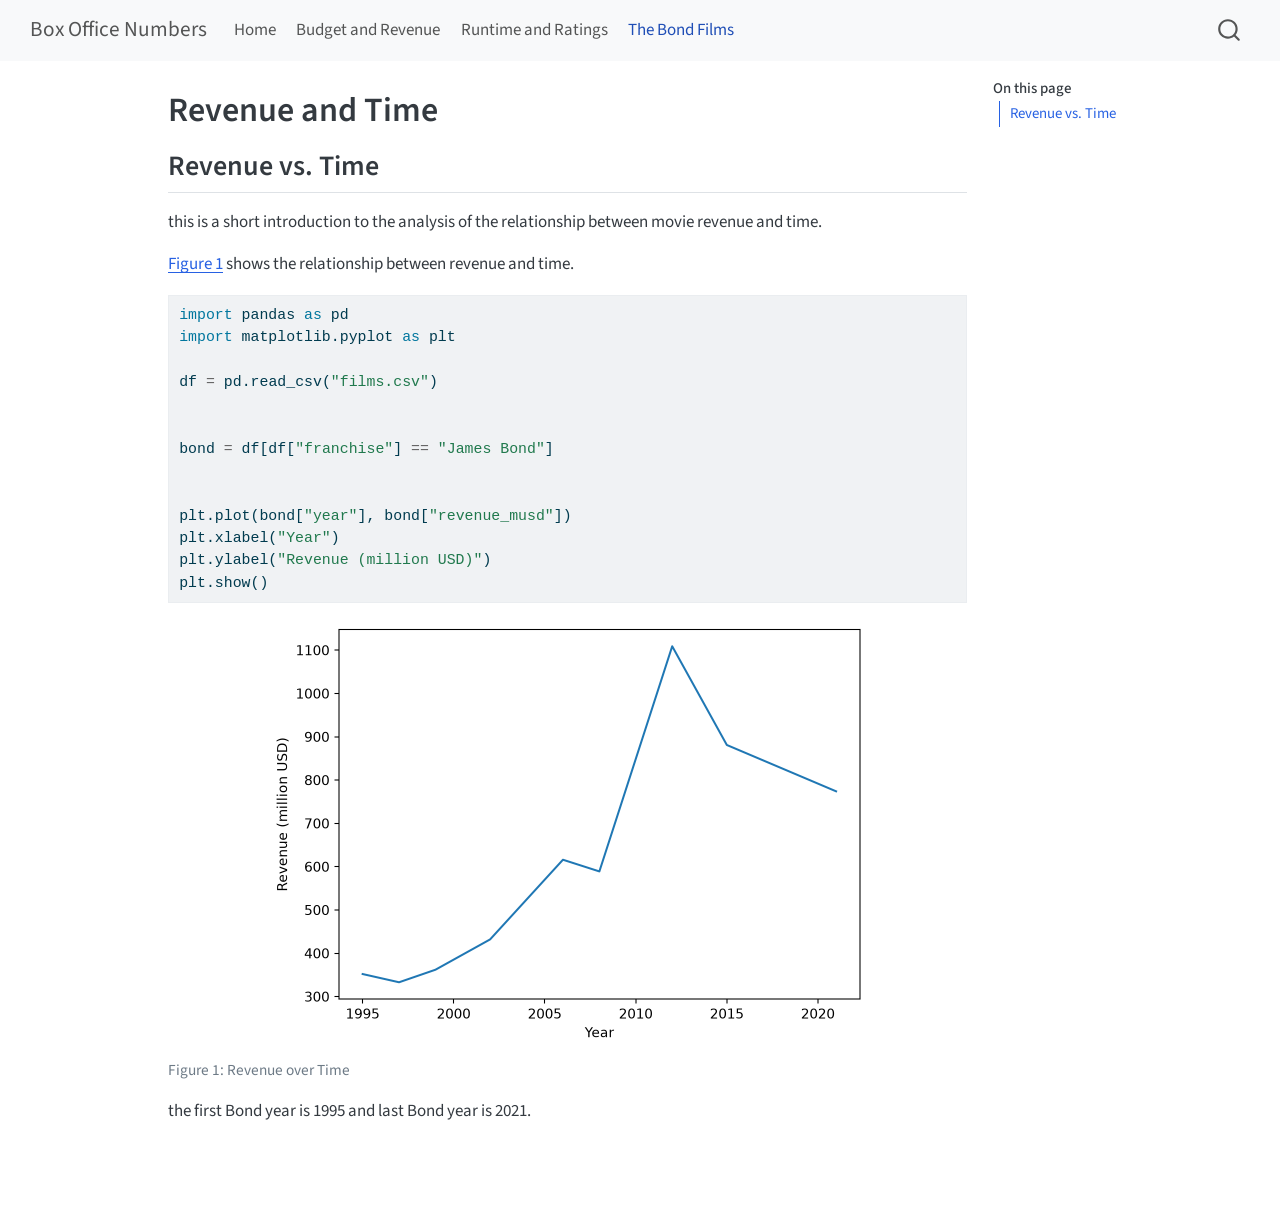
==== bond.html @ f5ce296e "Built site for gh-pages" ====
<!DOCTYPE html>
<html xmlns="http://www.w3.org/1999/xhtml" lang="en" xml:lang="en"><head>

<meta charset="utf-8">
<meta name="generator" content="quarto-1.10.18">

<meta name="viewport" content="width=device-width, initial-scale=1.0, user-scalable=yes">


<title>Revenue and Time – Box Office Numbers</title>
<style>
/* Default styles provided by pandoc.
** See https://pandoc.org/MANUAL.html#variables-for-html for config info.
*/
span.smallcaps{font-variant: small-caps;}
div.columns{display: flex; gap: 1.5em;}
div.column{flex: auto;}
@media screen {
div.columns{gap: min(4vw, 1.5em);}
div.column{overflow-x: auto;}
}
div.hanging-indent{margin-left: 1.5em; text-indent: -1.5em;}
ul.task-list{list-style: none;}
ul.task-list li input[type="checkbox"] {
  width: 0.8em;
  margin: 0 0.8em 0.2em -1em; /* quarto-specific, see https://github.com/quarto-dev/quarto-cli/issues/4556 */ 
  vertical-align: middle;
}
/* CSS for syntax highlighting */
html { -webkit-text-size-adjust: 100%; }
pre > code.sourceCode { white-space: pre; position: relative; }
pre > code.sourceCode > span { display: inline-block; line-height: 1.25; }
pre > code.sourceCode > span:empty { height: 1.2em; }
.sourceCode { overflow: visible; }
code.sourceCode > span { color: inherit; text-decoration: inherit; }
div.sourceCode { margin: 1em 0; }
pre.sourceCode { margin: 0; }
@media screen {
div.sourceCode { overflow: auto; }
}
@media print {
pre > code.sourceCode { white-space: pre-wrap; }
pre > code.sourceCode > span { text-indent: -5em; padding-left: 5em; }
}
pre.numberSource code
  { counter-reset: source-line 0; }
pre.numberSource code > span
  { position: relative; left: -4em; counter-increment: source-line; }
pre.numberSource code > span > a:first-child::before
  { content: counter(source-line);
    position: relative; left: -1em; text-align: right; vertical-align: baseline;
    border: none; display: inline-block;
    -webkit-touch-callout: none; -webkit-user-select: none;
    -khtml-user-select: none; -moz-user-select: none;
    -ms-user-select: none; user-select: none;
    padding: 0 4px; width: 4em;
  }
pre.numberSource { margin-left: 3em;  padding-left: 4px; }
div.sourceCode
  {   }
@media screen {
pre > code.sourceCode > span > a:first-child::before { text-decoration: underline; }
}
</style>


<script src="site_libs/quarto-nav/quarto-nav.js"></script>
<script src="site_libs/quarto-nav/headroom.min.js"></script>
<script src="site_libs/clipboard/clipboard.min.js"></script>
<script src="site_libs/quarto-search/autocomplete.umd.js"></script>
<script src="site_libs/quarto-search/fuse.min.js"></script>
<script src="site_libs/quarto-search/quarto-search.js"></script>
<meta name="quarto:offset" content="./">
<script src="site_libs/quarto-html/quarto.js" type="module"></script>
<script src="site_libs/quarto-html/tabsets/tabsets.js" type="module"></script>
<script src="site_libs/quarto-html/popper.min.js"></script>
<script src="site_libs/quarto-html/tippy.umd.min.js"></script>
<script src="site_libs/quarto-html/anchor.min.js"></script>
<link href="site_libs/quarto-html/tippy.css" rel="stylesheet">
<link href="site_libs/quarto-html/quarto-syntax-highlighting-64a204ab8560d761af7679ceaba22944.css" rel="stylesheet" id="quarto-text-highlighting-styles">
<script src="site_libs/bootstrap/bootstrap.min.js"></script>
<link href="site_libs/bootstrap/bootstrap-icons.css" rel="stylesheet">
<link href="site_libs/bootstrap/bootstrap-445b8638c3d06994fee0907d791121c4.min.css" rel="stylesheet" append-hash="true" id="quarto-bootstrap" data-mode="light">
<script id="quarto-search-options" type="application/json">{
  "location": "navbar",
  "copy-button": false,
  "collapse-after": 3,
  "panel-placement": "end",
  "type": "overlay",
  "limit": 50,
  "keyboard-shortcut": [
    "f",
    "/",
    "s"
  ],
  "show-item-context": false,
  "language": {
    "search-no-results-text": "No results",
    "search-matching-documents-text": "matching documents",
    "search-copy-link-title": "Copy link to search",
    "search-hide-matches-text": "Hide additional matches",
    "search-more-match-text": "more match in this document",
    "search-more-matches-text": "more matches in this document",
    "search-clear-button-title": "Clear",
    "search-text-placeholder": "",
    "search-detached-cancel-button-title": "Cancel",
    "search-submit-button-title": "Submit",
    "search-label": "Search"
  }
}</script>


<link rel="stylesheet" href="styles.css">
</head>

<body class="nav-fixed quarto-light">

<div id="quarto-search-results"></div>
  <header id="quarto-header" class="headroom fixed-top">
    <nav class="navbar navbar-expand-lg " data-bs-theme="dark">
      <div class="navbar-container container-fluid">
      <div class="navbar-brand-container mx-auto">
    <a class="navbar-brand" href="./index.html">
    <span class="navbar-title">Box Office Numbers</span>
    </a>
  </div>
            <div id="quarto-search" class="" title="Search"></div>
          <button class="navbar-toggler" type="button" data-bs-toggle="collapse" data-bs-target="#navbarCollapse" aria-controls="navbarCollapse" role="menu" aria-expanded="false" aria-label="Toggle navigation" onclick="if (window.quartoToggleHeadroom) { window.quartoToggleHeadroom(); }">
  <span class="navbar-toggler-icon"></span>
</button>
          <div class="collapse navbar-collapse" id="navbarCollapse">
            <ul class="navbar-nav navbar-nav-scroll me-auto">
  <li class="nav-item">
    <a class="nav-link" href="./index.html"> 
<span class="menu-text">Home</span></a>
  </li>  
  <li class="nav-item">
    <a class="nav-link" href="./budget-revenue.html"> 
<span class="menu-text">Budget and Revenue</span></a>
  </li>  
  <li class="nav-item">
    <a class="nav-link" href="./runtime-rating.html"> 
<span class="menu-text">Runtime and Ratings</span></a>
  </li>  
  <li class="nav-item">
    <a class="nav-link active" href="./bond.html" aria-current="page"> 
<span class="menu-text">The Bond Films</span></a>
  </li>  
</ul>
          </div> <!-- /navcollapse -->
            <div class="quarto-navbar-tools">
</div>
      </div> <!-- /container-fluid -->
    </nav>
</header>
<!-- content -->
<div id="quarto-content" class="quarto-container page-columns page-rows-contents page-layout-article page-navbar">
<!-- sidebar -->
<!-- margin-sidebar -->
    <div id="quarto-margin-sidebar" class="sidebar margin-sidebar">
        <nav id="TOC" role="doc-toc" class="toc-active">
    <h2 id="toc-title">On this page</h2>
   
  <ul>
  <li><a href="#revenue-vs.-time" id="toc-revenue-vs.-time" class="nav-link active" data-scroll-target="#revenue-vs.-time">Revenue vs.&nbsp;Time</a></li>
  </ul>
</nav>
    </div>
<!-- main -->
<main class="content" id="quarto-document-content">

<header id="title-block-header" class="quarto-title-block default">
<div class="quarto-title">
<h1 class="title">Revenue and Time</h1>
</div>



<div class="quarto-title-meta">

    
  
    
  </div>
  


</header>


<section id="revenue-vs.-time" class="level2">
<h2 class="anchored" data-anchor-id="revenue-vs.-time">Revenue vs.&nbsp;Time</h2>
<p>this is a short introduction to the analysis of the relationship between movie revenue and time.</p>
<p><a href="#fig-bond" class="quarto-xref">Figure&nbsp;1</a> shows the relationship between revenue and time.</p>
<div id="cell-fig-bond" class="cell" data-execution_count="1">
<div class="code-copy-outer-scaffold"><div class="sourceCode cell-code" id="cb1"><pre class="sourceCode python code-with-copy"><code class="sourceCode python"><span id="cb1-1"><a href="#cb1-1" aria-hidden="true" tabindex="-1"></a><span class="im">import</span> pandas <span class="im">as</span> pd</span>
<span id="cb1-2"><a href="#cb1-2" aria-hidden="true" tabindex="-1"></a><span class="im">import</span> matplotlib.pyplot <span class="im">as</span> plt</span>
<span id="cb1-3"><a href="#cb1-3" aria-hidden="true" tabindex="-1"></a></span>
<span id="cb1-4"><a href="#cb1-4" aria-hidden="true" tabindex="-1"></a>df <span class="op">=</span> pd.read_csv(<span class="st">"films.csv"</span>)</span>
<span id="cb1-5"><a href="#cb1-5" aria-hidden="true" tabindex="-1"></a></span>
<span id="cb1-6"><a href="#cb1-6" aria-hidden="true" tabindex="-1"></a></span>
<span id="cb1-7"><a href="#cb1-7" aria-hidden="true" tabindex="-1"></a>bond <span class="op">=</span> df[df[<span class="st">"franchise"</span>] <span class="op">==</span> <span class="st">"James Bond"</span>]</span>
<span id="cb1-8"><a href="#cb1-8" aria-hidden="true" tabindex="-1"></a></span>
<span id="cb1-9"><a href="#cb1-9" aria-hidden="true" tabindex="-1"></a></span>
<span id="cb1-10"><a href="#cb1-10" aria-hidden="true" tabindex="-1"></a>plt.plot(bond[<span class="st">"year"</span>], bond[<span class="st">"revenue_musd"</span>])</span>
<span id="cb1-11"><a href="#cb1-11" aria-hidden="true" tabindex="-1"></a>plt.xlabel(<span class="st">"Year"</span>)</span>
<span id="cb1-12"><a href="#cb1-12" aria-hidden="true" tabindex="-1"></a>plt.ylabel(<span class="st">"Revenue (million USD)"</span>)</span>
<span id="cb1-13"><a href="#cb1-13" aria-hidden="true" tabindex="-1"></a>plt.show()</span></code></pre></div><button title="Copy to Clipboard" class="code-copy-button"><i class="bi"></i></button></div>
<div class="cell-output cell-output-display">
<div id="fig-bond" class="quarto-float quarto-figure quarto-figure-center anchored">
<figure class="quarto-float quarto-float-fig figure">
<div aria-describedby="fig-bond-caption-0ceaefa1-69ba-4598-a22c-09a6ac19f8ca">
<img src="bond_files/figure-html/fig-bond-output-1.png" width="602" height="430" class="figure-img">
</div>
<figcaption class="quarto-float-caption-bottom quarto-float-caption quarto-float-fig" id="fig-bond-caption-0ceaefa1-69ba-4598-a22c-09a6ac19f8ca">
Figure&nbsp;1: Revenue over Time
</figcaption>
</figure>
</div>
</div>
</div>
<p>the first Bond year is 1995 and last Bond year is 2021.</p>


</section>

</main> <!-- /main -->
<script id="quarto-html-after-body" type="application/javascript">
  window.document.addEventListener("DOMContentLoaded", function (event) {
    const icon = "";
    const anchorJS = new window.AnchorJS();
    anchorJS.options = {
      placement: 'right',
      icon: icon
    };
    anchorJS.add('.anchored');
    const isCodeAnnotation = (el) => {
      for (const clz of el.classList) {
        if (clz.startsWith('code-annotation-')) {                     
          return true;
        }
      }
      return false;
    }
    const onCopySuccess = function(e) {
      // button target
      const button = e.trigger;
      // don't keep focus
      button.blur();
      // flash "checked"
      button.classList.add('code-copy-button-checked');
      var currentTitle = button.getAttribute("title");
      button.setAttribute("title", "Copied!");
      let tooltip;
      if (window.bootstrap) {
        button.setAttribute("data-bs-toggle", "tooltip");
        button.setAttribute("data-bs-placement", "left");
        button.setAttribute("data-bs-title", "Copied!");
        tooltip = new bootstrap.Tooltip(button, 
          { trigger: "manual", 
            customClass: "code-copy-button-tooltip",
            offset: [0, -8]});
        tooltip.show();    
      }
      setTimeout(function() {
        if (tooltip) {
          tooltip.hide();
          button.removeAttribute("data-bs-title");
          button.removeAttribute("data-bs-toggle");
          button.removeAttribute("data-bs-placement");
        }
        button.setAttribute("title", currentTitle);
        button.classList.remove('code-copy-button-checked');
      }, 1000);
      // clear code selection
      e.clearSelection();
    }
    const getTextToCopy = function(trigger) {
      const outerScaffold = trigger.parentElement.cloneNode(true);
      const codeEl = outerScaffold.querySelector('code');
      for (const childEl of codeEl.children) {
        if (isCodeAnnotation(childEl)) {
          childEl.remove();
        }
      }
      return codeEl.innerText;
    }
    const clipboard = new window.ClipboardJS('.code-copy-button:not([data-in-quarto-modal])', {
      text: getTextToCopy
    });
    clipboard.on('success', onCopySuccess);
    if (window.document.getElementById('quarto-embedded-source-code-modal')) {
      const clipboardModal = new window.ClipboardJS('.code-copy-button[data-in-quarto-modal]', {
        text: getTextToCopy,
        container: window.document.getElementById('quarto-embedded-source-code-modal')
      });
      clipboardModal.on('success', onCopySuccess);
    }
      var localhostRegex = new RegExp(/^(?:http|https):\/\/localhost\:?[0-9]*\//);
      var mailtoRegex = new RegExp(/^mailto:/);
        var filterRegex = new RegExp('/' + window.location.host + '/');
      var isInternal = (href) => {
          return filterRegex.test(href) || localhostRegex.test(href) || mailtoRegex.test(href);
      }
      // Inspect non-navigation links and adorn them if external
     var links = window.document.querySelectorAll('a[href]:not(.nav-link):not(.navbar-brand):not(.toc-action):not(.sidebar-link):not(.sidebar-item-toggle):not(.pagination-link):not(.no-external):not([aria-hidden]):not(.dropdown-item):not(.quarto-navigation-tool):not(.about-link)');
      for (var i=0; i<links.length; i++) {
        const link = links[i];
        if (!isInternal(link.href)) {
          // undo the damage that might have been done by quarto-nav.js in the case of
          // links that we want to consider external
          if (link.dataset.originalHref !== undefined) {
            link.href = link.dataset.originalHref;
          }
        }
      }
    function tippyHover(el, contentFn, onTriggerFn, onUntriggerFn) {
      const config = {
        allowHTML: true,
        maxWidth: 500,
        delay: 100,
        arrow: false,
        appendTo: function(el) {
            return el.parentElement;
        },
        interactive: true,
        interactiveBorder: 10,
        theme: 'quarto',
        placement: 'bottom-start',
      };
      if (contentFn) {
        config.content = contentFn;
      }
      if (onTriggerFn) {
        config.onTrigger = onTriggerFn;
      }
      if (onUntriggerFn) {
        config.onUntrigger = onUntriggerFn;
      }
      window.tippy(el, config); 
    }
    const noterefs = window.document.querySelectorAll('a[role="doc-noteref"]');
    for (var i=0; i<noterefs.length; i++) {
      const ref = noterefs[i];
      tippyHover(ref, function() {
        // use id or data attribute instead here
        let href = ref.getAttribute('data-footnote-href') || ref.getAttribute('href');
        try { href = new URL(href).hash; } catch {}
        const id = href.replace(/^#\/?/, "");
        const note = window.document.getElementById(id);
        if (note) {
          return note.innerHTML;
        } else {
          return "";
        }
      });
    }
    const xrefs = window.document.querySelectorAll('a.quarto-xref');
    const processXRef = (id, note) => {
      // Strip column container classes
      const stripColumnClz = (el) => {
        el.classList.remove("page-full", "page-columns");
        if (el.children) {
          for (const child of el.children) {
            stripColumnClz(child);
          }
        }
      }
      stripColumnClz(note)
      if (id === null || id.startsWith('sec-')) {
        // Special case sections, only their first couple elements
        const container = document.createElement("div");
        if (note.children && note.children.length > 2) {
          container.appendChild(note.children[0].cloneNode(true));
          for (let i = 1; i < note.children.length; i++) {
            const child = note.children[i];
            if (child.tagName === "P" && child.innerText === "") {
              continue;
            } else {
              container.appendChild(child.cloneNode(true));
              break;
            }
          }
          if (window.Quarto?.typesetMath) {
            window.Quarto.typesetMath(container);
          }
          return container.innerHTML
        } else {
          if (window.Quarto?.typesetMath) {
            window.Quarto.typesetMath(note);
          }
          return note.innerHTML;
        }
      } else {
        // Remove any anchor links if they are present
        const anchorLink = note.querySelector('a.anchorjs-link');
        if (anchorLink) {
          anchorLink.remove();
        }
        if (window.Quarto?.typesetMath) {
          window.Quarto.typesetMath(note);
        }
        if (note.classList.contains("callout")) {
          return note.outerHTML;
        } else {
          return note.innerHTML;
        }
      }
    }
    for (var i=0; i<xrefs.length; i++) {
      const xref = xrefs[i];
      tippyHover(xref, undefined, function(instance) {
        instance.disable();
        let url = xref.getAttribute('href');
        let hash = undefined; 
        if (url.startsWith('#')) {
          hash = url;
        } else {
          try { hash = new URL(url).hash; } catch {}
        }
        if (hash) {
          const id = hash.replace(/^#\/?/, "");
          const note = window.document.getElementById(id);
          if (note !== null) {
            try {
              const html = processXRef(id, note.cloneNode(true));
              instance.setContent(html);
            } finally {
              instance.enable();
              instance.show();
            }
          } else {
            // See if we can fetch this
            fetch(url.split('#')[0])
            .then(res => res.text())
            .then(html => {
              const parser = new DOMParser();
              const htmlDoc = parser.parseFromString(html, "text/html");
              const note = htmlDoc.getElementById(id);
              if (note !== null) {
                const html = processXRef(id, note);
                instance.setContent(html);
              } 
            }).finally(() => {
              instance.enable();
              instance.show();
            });
          }
        } else {
          // See if we can fetch a full url (with no hash to target)
          // This is a special case and we should probably do some content thinning / targeting
          fetch(url)
          .then(res => res.text())
          .then(html => {
            const parser = new DOMParser();
            const htmlDoc = parser.parseFromString(html, "text/html");
            const note = htmlDoc.querySelector('main.content');
            if (note !== null) {
              // This should only happen for chapter cross references
              // (since there is no id in the URL)
              // remove the first header
              if (note.children.length > 0 && note.children[0].tagName === "HEADER") {
                note.children[0].remove();
              }
              const html = processXRef(null, note);
              instance.setContent(html);
            } 
          }).finally(() => {
            instance.enable();
            instance.show();
          });
        }
      }, function(instance) {
      });
    }
        let selectedAnnoteEl;
        const selectorForAnnotation = ( cell, annotation) => {
          let cellAttr = 'data-code-cell="' + cell + '"';
          let lineAttr = 'data-code-annotation="' +  annotation + '"';
          const selector = 'span[' + cellAttr + '][' + lineAttr + ']';
          return selector;
        }
        const selectCodeLines = (annoteEl) => {
          const doc = window.document;
          const targetCell = annoteEl.getAttribute("data-target-cell");
          const targetAnnotation = annoteEl.getAttribute("data-target-annotation");
          const annoteSpan = window.document.querySelector(selectorForAnnotation(targetCell, targetAnnotation));
          const lines = annoteSpan.getAttribute("data-code-lines").split(",");
          const lineIds = lines.map((line) => {
            return targetCell + "-" + line;
          })
          let top = null;
          let height = null;
          let parent = null;
          if (lineIds.length > 0) {
              //compute the position of the single el (top and bottom and make a div)
              const el = window.document.getElementById(lineIds[0]);
              top = el.offsetTop;
              height = el.offsetHeight;
              parent = el.parentElement.parentElement;
            if (lineIds.length > 1) {
              const lastEl = window.document.getElementById(lineIds[lineIds.length - 1]);
              const bottom = lastEl.offsetTop + lastEl.offsetHeight;
              height = bottom - top;
            }
            if (top !== null && height !== null && parent !== null) {
              // cook up a div (if necessary) and position it 
              let div = window.document.getElementById("code-annotation-line-highlight");
              if (div === null) {
                div = window.document.createElement("div");
                div.setAttribute("id", "code-annotation-line-highlight");
                div.style.position = 'absolute';
                parent.appendChild(div);
              }
              div.style.top = top - 2 + "px";
              div.style.height = height + 4 + "px";
              div.style.left = 0;
              let gutterDiv = window.document.getElementById("code-annotation-line-highlight-gutter");
              if (gutterDiv === null) {
                gutterDiv = window.document.createElement("div");
                gutterDiv.setAttribute("id", "code-annotation-line-highlight-gutter");
                gutterDiv.style.position = 'absolute';
                const codeCell = window.document.getElementById(targetCell);
                const gutter = codeCell.querySelector('.code-annotation-gutter');
                gutter.appendChild(gutterDiv);
              }
              gutterDiv.style.top = top - 2 + "px";
              gutterDiv.style.height = height + 4 + "px";
            }
            selectedAnnoteEl = annoteEl;
          }
        };
        const unselectCodeLines = () => {
          const elementsIds = ["code-annotation-line-highlight", "code-annotation-line-highlight-gutter"];
          elementsIds.forEach((elId) => {
            const div = window.document.getElementById(elId);
            if (div) {
              div.remove();
            }
          });
          selectedAnnoteEl = undefined;
        };
          // Handle positioning of the toggle
      window.addEventListener(
        "resize",
        throttle(() => {
          elRect = undefined;
          if (selectedAnnoteEl) {
            selectCodeLines(selectedAnnoteEl);
          }
        }, 10)
      );
      function throttle(fn, ms) {
      let throttle = false;
      let timer;
        return (...args) => {
          if(!throttle) { // first call gets through
              fn.apply(this, args);
              throttle = true;
          } else { // all the others get throttled
              if(timer) clearTimeout(timer); // cancel #2
              timer = setTimeout(() => {
                fn.apply(this, args);
                timer = throttle = false;
              }, ms);
          }
        };
      }
        // Attach click handler to the DT
        const annoteDls = window.document.querySelectorAll('dt[data-target-cell]');
        for (const annoteDlNode of annoteDls) {
          annoteDlNode.addEventListener('click', (event) => {
            const clickedEl = event.target;
            if (clickedEl !== selectedAnnoteEl) {
              unselectCodeLines();
              const activeEl = window.document.querySelector('dt[data-target-cell].code-annotation-active');
              if (activeEl) {
                activeEl.classList.remove('code-annotation-active');
              }
              selectCodeLines(clickedEl);
              clickedEl.classList.add('code-annotation-active');
            } else {
              // Unselect the line
              unselectCodeLines();
              clickedEl.classList.remove('code-annotation-active');
            }
          });
        }
    const findCites = (el) => {
      const parentEl = el.parentElement;
      if (parentEl) {
        const cites = parentEl.dataset.cites;
        if (cites) {
          return {
            el,
            cites: cites.split(' ')
          };
        } else {
          return findCites(el.parentElement)
        }
      } else {
        return undefined;
      }
    };
    var bibliorefs = window.document.querySelectorAll('a[role="doc-biblioref"]');
    for (var i=0; i<bibliorefs.length; i++) {
      const ref = bibliorefs[i];
      const citeInfo = findCites(ref);
      if (citeInfo) {
        tippyHover(citeInfo.el, function() {
          var popup = window.document.createElement('div');
          citeInfo.cites.forEach(function(cite) {
            var citeDiv = window.document.createElement('div');
            citeDiv.classList.add('hanging-indent');
            citeDiv.classList.add('csl-entry');
            var biblioDiv = window.document.getElementById('ref-' + cite);
            if (biblioDiv) {
              citeDiv.innerHTML = biblioDiv.innerHTML;
            }
            popup.appendChild(citeDiv);
          });
          return popup.innerHTML;
        });
      }
    }
  });
  </script>
</div> <!-- /content -->




</body></html>
---- site_libs/quarto-html/tippy.css ----
.tippy-box[data-animation=fade][data-state=hidden]{opacity:0}[data-tippy-root]{max-width:calc(100vw - 10px)}.tippy-box{position:relative;background-color:#333;color:#fff;border-radius:4px;font-size:14px;line-height:1.4;white-space:normal;outline:0;transition-property:transform,visibility,opacity}.tippy-box[data-placement^=top]>.tippy-arrow{bottom:0}.tippy-box[data-placement^=top]>.tippy-arrow:before{bottom:-7px;left:0;border-width:8px 8px 0;border-top-color:initial;transform-origin:center top}.tippy-box[data-placement^=bottom]>.tippy-arrow{top:0}.tippy-box[data-placement^=bottom]>.tippy-arrow:before{top:-7px;left:0;border-width:0 8px 8px;border-bottom-color:initial;transform-origin:center bottom}.tippy-box[data-placement^=left]>.tippy-arrow{right:0}.tippy-box[data-placement^=left]>.tippy-arrow:before{border-width:8px 0 8px 8px;border-left-color:initial;right:-7px;transform-origin:center left}.tippy-box[data-placement^=right]>.tippy-arrow{left:0}.tippy-box[data-placement^=right]>.tippy-arrow:before{left:-7px;border-width:8px 8px 8px 0;border-right-color:initial;transform-origin:center right}.tippy-box[data-inertia][data-state=visible]{transition-timing-function:cubic-bezier(.54,1.5,.38,1.11)}.tippy-arrow{width:16px;height:16px;color:#333}.tippy-arrow:before{content:"";position:absolute;border-color:transparent;border-style:solid}.tippy-content{position:relative;padding:5px 9px;z-index:1}
---- site_libs/quarto-html/quarto-syntax-highlighting-64a204ab8560d761af7679ceaba22944.css ----
/* quarto syntax highlight colors */
:root {
  --quarto-hl-ot-color: #003B4F;
  --quarto-hl-at-color: #657422;
  --quarto-hl-ss-color: #20794D;
  --quarto-hl-an-color: #5E5E5E;
  --quarto-hl-fu-color: #4758AB;
  --quarto-hl-st-color: #20794D;
  --quarto-hl-cf-color: #003B4F;
  --quarto-hl-op-color: #5E5E5E;
  --quarto-hl-er-color: #AD0000;
  --quarto-hl-bn-color: #AD0000;
  --quarto-hl-al-color: #AD0000;
  --quarto-hl-va-color: #111111;
  --quarto-hl-bu-color: inherit;
  --quarto-hl-ex-color: inherit;
  --quarto-hl-pp-color: #AD0000;
  --quarto-hl-in-color: #5E5E5E;
  --quarto-hl-vs-color: #20794D;
  --quarto-hl-wa-color: #5E5E5E;
  --quarto-hl-do-color: #5E5E5E;
  --quarto-hl-im-color: #00769E;
  --quarto-hl-ch-color: #20794D;
  --quarto-hl-dt-color: #AD0000;
  --quarto-hl-fl-color: #AD0000;
  --quarto-hl-co-color: #5E5E5E;
  --quarto-hl-cv-color: #5E5E5E;
  --quarto-hl-cn-color: #8f5902;
  --quarto-hl-sc-color: #5E5E5E;
  --quarto-hl-dv-color: #AD0000;
  --quarto-hl-kw-color: #003B4F;
}

/* other quarto variables */
:root {
  --quarto-font-monospace: SFMono-Regular, Menlo, Monaco, Consolas, "Liberation Mono", "Courier New", monospace;
}

/* syntax highlight based on Pandoc's rules */
pre > code.sourceCode > span {
  color: #003B4F;
}

code.sourceCode > span {
  color: #003B4F;
}

div.sourceCode,
div.sourceCode pre.sourceCode {
  color: #003B4F;
}

/* Normal */
code span {
  color: #003B4F;
}

/* Alert */
code span.al {
  color: #AD0000;
  font-style: inherit;
}

/* Annotation */
code span.an {
  color: #5E5E5E;
  font-style: inherit;
}

/* Attribute */
code span.at {
  color: #657422;
  font-style: inherit;
}

/* BaseN */
code span.bn {
  color: #AD0000;
  font-style: inherit;
}

/* BuiltIn */
code span.bu {
  font-style: inherit;
}

/* ControlFlow */
code span.cf {
  color: #003B4F;
  font-weight: bold;
  font-style: inherit;
}

/* Char */
code span.ch {
  color: #20794D;
  font-style: inherit;
}

/* Constant */
code span.cn {
  color: #8f5902;
  font-style: inherit;
}

/* Comment */
code span.co {
  color: #5E5E5E;
  font-style: inherit;
}

/* CommentVar */
code span.cv {
  color: #5E5E5E;
  font-style: italic;
}

/* Documentation */
code span.do {
  color: #5E5E5E;
  font-style: italic;
}

/* DataType */
code span.dt {
  color: #AD0000;
  font-style: inherit;
}

/* DecVal */
code span.dv {
  color: #AD0000;
  font-style: inherit;
}

/* Error */
code span.er {
  color: #AD0000;
  font-style: inherit;
}

/* Extension */
code span.ex {
  font-style: inherit;
}

/* Float */
code span.fl {
  color: #AD0000;
  font-style: inherit;
}

/* Function */
code span.fu {
  color: #4758AB;
  font-style: inherit;
}

/* Import */
code span.im {
  color: #00769E;
  font-style: inherit;
}

/* Information */
code span.in {
  color: #5E5E5E;
  font-style: inherit;
}

/* Keyword */
code span.kw {
  color: #003B4F;
  font-weight: bold;
  font-style: inherit;
}

/* Operator */
code span.op {
  color: #5E5E5E;
  font-style: inherit;
}

/* Other */
code span.ot {
  color: #003B4F;
  font-style: inherit;
}

/* Preprocessor */
code span.pp {
  color: #AD0000;
  font-style: inherit;
}

/* SpecialChar */
code span.sc {
  color: #5E5E5E;
  font-style: inherit;
}

/* SpecialString */
code span.ss {
  color: #20794D;
  font-style: inherit;
}

/* String */
code span.st {
  color: #20794D;
  font-style: inherit;
}

/* Variable */
code span.va {
  color: #111111;
  font-style: inherit;
}

/* VerbatimString */
code span.vs {
  color: #20794D;
  font-style: inherit;
}

/* Warning */
code span.wa {
  color: #5E5E5E;
  font-style: italic;
}

.prevent-inlining {
  content: "</";
}

/*# sourceMappingURL=9d8d5bb603a83b8298b89080a598c93b.css.map */
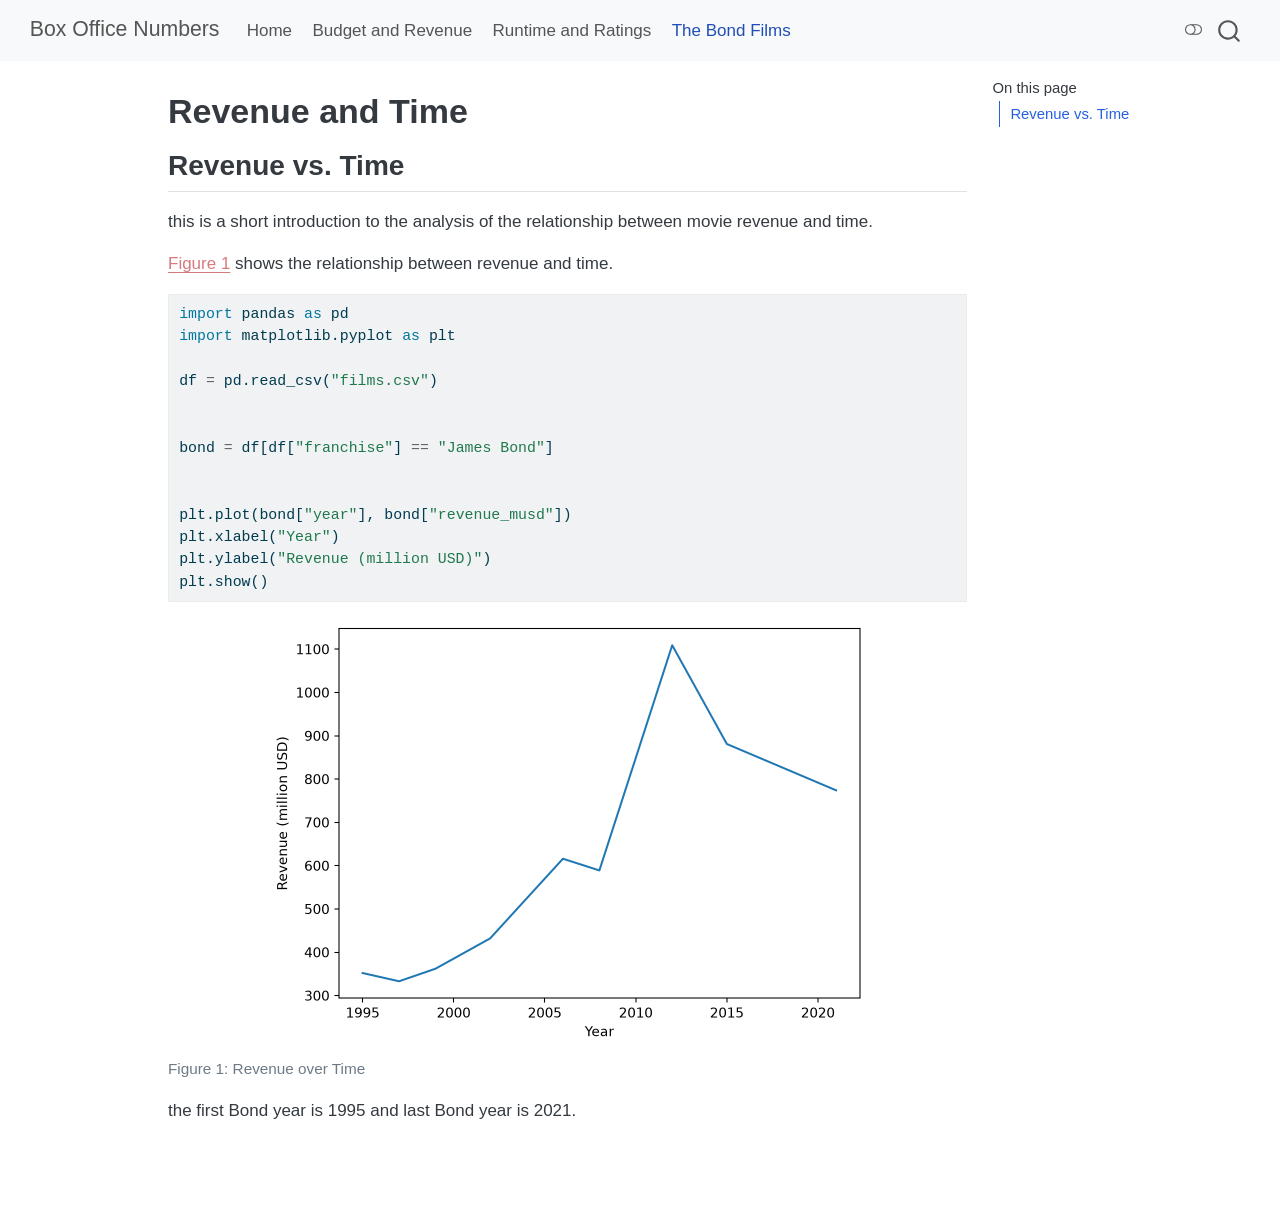
==== commit edc508f8: "Built site for gh-pages" ====
--- a/bond.html
+++ b/bond.html
@@ -77,10 +77,14 @@
 <script src="site_libs/quarto-html/tippy.umd.min.js"></script>
 <script src="site_libs/quarto-html/anchor.min.js"></script>
 <link href="site_libs/quarto-html/tippy.css" rel="stylesheet">
-<link href="site_libs/quarto-html/quarto-syntax-highlighting-64a204ab8560d761af7679ceaba22944.css" rel="stylesheet" id="quarto-text-highlighting-styles">
+<link href="site_libs/quarto-html/quarto-syntax-highlighting-64a204ab8560d761af7679ceaba22944.css" rel="stylesheet" class="quarto-color-scheme" id="quarto-text-highlighting-styles">
+<link href="site_libs/quarto-html/quarto-syntax-highlighting-dark-b85bc7c33db8c58e0ec93c3465666fed.css" rel="stylesheet" class="quarto-color-scheme quarto-color-alternate" id="quarto-text-highlighting-styles">
+<link href="site_libs/quarto-html/quarto-syntax-highlighting-64a204ab8560d761af7679ceaba22944.css" rel="stylesheet" class="quarto-color-scheme-extra" id="quarto-text-highlighting-styles">
 <script src="site_libs/bootstrap/bootstrap.min.js"></script>
 <link href="site_libs/bootstrap/bootstrap-icons.css" rel="stylesheet">
-<link href="site_libs/bootstrap/bootstrap-445b8638c3d06994fee0907d791121c4.min.css" rel="stylesheet" append-hash="true" id="quarto-bootstrap" data-mode="light">
+<link href="site_libs/bootstrap/bootstrap-445b8638c3d06994fee0907d791121c4.min.css" rel="stylesheet" append-hash="true" class="quarto-color-scheme" id="quarto-bootstrap" data-mode="light">
+<link href="site_libs/bootstrap/bootstrap-dark-df07115ad9f15e2ef3479c789e6873c8.min.css" rel="stylesheet" append-hash="true" class="quarto-color-scheme quarto-color-alternate" id="quarto-bootstrap" data-mode="dark">
+<link href="site_libs/bootstrap/bootstrap-445b8638c3d06994fee0907d791121c4.min.css" rel="stylesheet" append-hash="true" class="quarto-color-scheme-extra" id="quarto-bootstrap" data-mode="light">
 <script id="quarto-search-options" type="application/json">{
   "location": "navbar",
   "copy-button": false,
@@ -113,7 +117,169 @@
 <link rel="stylesheet" href="styles.css">
 </head>
 
-<body class="nav-fixed quarto-light">
+<body class="nav-fixed quarto-light"><script id="quarto-html-before-body" type="application/javascript">
+    const toggleBodyColorMode = (bsSheetEl) => {
+      const mode = bsSheetEl.getAttribute("data-mode");
+      const bodyEl = window.document.querySelector("body");
+      if (mode === "dark") {
+        bodyEl.classList.add("quarto-dark");
+        bodyEl.classList.remove("quarto-light");
+      } else {
+        bodyEl.classList.add("quarto-light");
+        bodyEl.classList.remove("quarto-dark");
+      }
+    }
+    const toggleBodyColorPrimary = () => {
+      const bsSheetEl = window.document.querySelector("link#quarto-bootstrap:not([rel=disabled-stylesheet])");
+      if (bsSheetEl) {
+        toggleBodyColorMode(bsSheetEl);
+      }
+    }
+    const setColorSchemeToggle = (alternate) => {
+      const toggles = window.document.querySelectorAll('.quarto-color-scheme-toggle');
+      for (let i=0; i < toggles.length; i++) {
+        const toggle = toggles[i];
+        if (toggle) {
+          if (alternate) {
+            toggle.classList.add("alternate");
+          } else {
+            toggle.classList.remove("alternate");
+          }
+        }
+      }
+    };
+    const toggleColorMode = (alternate) => {
+      // Switch the stylesheets
+      const primaryStylesheets = window.document.querySelectorAll('link.quarto-color-scheme:not(.quarto-color-alternate)');
+      const alternateStylesheets = window.document.querySelectorAll('link.quarto-color-scheme.quarto-color-alternate');
+      manageTransitions('#quarto-margin-sidebar .nav-link', false);
+      if (alternate) {
+        // note: dark is layered on light, we don't disable primary!
+        enableStylesheet(alternateStylesheets);
+        for (const sheetNode of alternateStylesheets) {
+          if (sheetNode.id === "quarto-bootstrap") {
+            toggleBodyColorMode(sheetNode);
+          }
+        }
+      } else {
+        disableStylesheet(alternateStylesheets);
+        enableStylesheet(primaryStylesheets)
+        toggleBodyColorPrimary();
+      }
+      manageTransitions('#quarto-margin-sidebar .nav-link', true);
+      // Switch the toggles
+      setColorSchemeToggle(alternate)
+      // Hack to workaround the fact that safari doesn't
+      // properly recolor the scrollbar when toggling (#1455)
+      if (navigator.userAgent.indexOf('Safari') > 0 && navigator.userAgent.indexOf('Chrome') == -1) {
+        manageTransitions("body", false);
+        window.scrollTo(0, 1);
+        setTimeout(() => {
+          window.scrollTo(0, 0);
+          manageTransitions("body", true);
+        }, 40);
+      }
+    }
+    const disableStylesheet = (stylesheets) => {
+      for (let i=0; i < stylesheets.length; i++) {
+        const stylesheet = stylesheets[i];
+        stylesheet.rel = 'disabled-stylesheet';
+      }
+    }
+    const enableStylesheet = (stylesheets) => {
+      for (let i=0; i < stylesheets.length; i++) {
+        const stylesheet = stylesheets[i];
+        if(stylesheet.rel !== 'stylesheet') { // for Chrome, which will still FOUC without this check
+          stylesheet.rel = 'stylesheet';
+        }
+      }
+    }
+    const manageTransitions = (selector, allowTransitions) => {
+      const els = window.document.querySelectorAll(selector);
+      for (let i=0; i < els.length; i++) {
+        const el = els[i];
+        if (allowTransitions) {
+          el.classList.remove('notransition');
+        } else {
+          el.classList.add('notransition');
+        }
+      }
+    }
+    const isFileUrl = () => {
+      return window.location.protocol === 'file:';
+    }
+    const hasAlternateSentinel = () => {
+      let styleSentinel = getColorSchemeSentinel();
+      if (styleSentinel !== null) {
+        return styleSentinel === "alternate";
+      } else {
+        return false;
+      }
+    }
+    const setStyleSentinel = (alternate) => {
+      const value = alternate ? "alternate" : "default";
+      if (!isFileUrl()) {
+        window.localStorage.setItem("quarto-color-scheme", value);
+      } else {
+        localAlternateSentinel = value;
+      }
+    }
+    const getColorSchemeSentinel = () => {
+      if (!isFileUrl()) {
+        const storageValue = window.localStorage.getItem("quarto-color-scheme");
+        return storageValue != null ? storageValue : localAlternateSentinel;
+      } else {
+        return localAlternateSentinel;
+      }
+    }
+    const toggleGiscusIfUsed = (isAlternate, darkModeDefault) => {
+      const baseTheme = document.querySelector('#giscus-base-theme')?.value ?? 'light';
+      const alternateTheme = document.querySelector('#giscus-alt-theme')?.value ?? 'dark';
+      let newTheme = '';
+      if(authorPrefersDark) {
+        newTheme = isAlternate ? baseTheme : alternateTheme;
+      } else {
+        newTheme = isAlternate ? alternateTheme : baseTheme;
+      }
+      const changeGiscusTheme = () => {
+        // From: https://github.com/giscus/giscus/issues/336
+        const sendMessage = (message) => {
+          const iframe = document.querySelector('iframe.giscus-frame');
+          if (!iframe) return;
+          iframe.contentWindow.postMessage({ giscus: message }, 'https://giscus.app');
+        }
+        sendMessage({
+          setConfig: {
+            theme: newTheme
+          }
+        });
+      }
+      const isGiscussLoaded = window.document.querySelector('iframe.giscus-frame') !== null;
+      if (isGiscussLoaded) {
+        changeGiscusTheme();
+      }
+    };
+    const authorPrefersDark = false;
+    const darkModeDefault = authorPrefersDark;
+      document.querySelector('link#quarto-text-highlighting-styles.quarto-color-scheme-extra').rel = 'disabled-stylesheet';
+      document.querySelector('link#quarto-bootstrap.quarto-color-scheme-extra').rel = 'disabled-stylesheet';
+    let localAlternateSentinel = darkModeDefault ? 'alternate' : 'default';
+    // Dark / light mode switch
+    window.quartoToggleColorScheme = () => {
+      // Read the current dark / light value
+      let toAlternate = !hasAlternateSentinel();
+      toggleColorMode(toAlternate);
+      setStyleSentinel(toAlternate);
+      toggleGiscusIfUsed(toAlternate, darkModeDefault);
+      window.dispatchEvent(new Event('resize'));
+    };
+    // Switch to dark mode if need be
+    if (hasAlternateSentinel()) {
+      toggleColorMode(true);
+    } else {
+      toggleColorMode(false);
+    }
+  </script>
 
 <div id="quarto-search-results"></div>
   <header id="quarto-header" class="headroom fixed-top">
@@ -149,6 +315,7 @@
 </ul>
           </div> <!-- /navcollapse -->
             <div class="quarto-navbar-tools">
+  <a href="" class="quarto-color-scheme-toggle quarto-navigation-tool  px-1" onclick="window.quartoToggleColorScheme(); return false;" title="Toggle dark mode"><i class="bi"></i></a>
 </div>
       </div> <!-- /container-fluid -->
     </nav>
@@ -168,6 +335,7 @@
     </div>
 <!-- main -->
 <main class="content" id="quarto-document-content">
+
 
 <header id="title-block-header" class="quarto-title-block default">
 <div class="quarto-title">
@@ -227,6 +395,19 @@
 </main> <!-- /main -->
 <script id="quarto-html-after-body" type="application/javascript">
   window.document.addEventListener("DOMContentLoaded", function (event) {
+    // Ensure there is a toggle, if there isn't float one in the top right
+    if (window.document.querySelector('.quarto-color-scheme-toggle') === null) {
+      const a = window.document.createElement('a');
+      a.classList.add('top-right');
+      a.classList.add('quarto-color-scheme-toggle');
+      a.href = "";
+      a.onclick = function() { try { window.quartoToggleColorScheme(); } catch {} return false; };
+      const i = window.document.createElement("i");
+      i.classList.add('bi');
+      a.appendChild(i);
+      window.document.body.appendChild(a);
+    }
+    setColorSchemeToggle(hasAlternateSentinel())
     const icon = "";
     const anchorJS = new window.AnchorJS();
     anchorJS.options = {
@@ -298,7 +479,7 @@
     }
       var localhostRegex = new RegExp(/^(?:http|https):\/\/localhost\:?[0-9]*\//);
       var mailtoRegex = new RegExp(/^mailto:/);
-        var filterRegex = new RegExp('/' + window.location.host + '/');
+        var filterRegex = new RegExp("https:\/\/Cynthiah0503\.github\.io\/datasci350-quiz02\/");
       var isInternal = (href) => {
           return filterRegex.test(href) || localhostRegex.test(href) || mailtoRegex.test(href);
       }
--- a/site_libs/quarto-html/quarto-syntax-highlighting-dark-b85bc7c33db8c58e0ec93c3465666fed.css
+++ b/site_libs/quarto-html/quarto-syntax-highlighting-dark-b85bc7c33db8c58e0ec93c3465666fed.css
@@ -0,0 +1,219 @@
+/* quarto syntax highlight colors */
+:root {
+  --quarto-hl-al-color: #f07178;
+  --quarto-hl-an-color: #d4d0ab;
+  --quarto-hl-at-color: #00e0e0;
+  --quarto-hl-bn-color: #d4d0ab;
+  --quarto-hl-bu-color: #abe338;
+  --quarto-hl-ch-color: #abe338;
+  --quarto-hl-co-color: #f8f8f2;
+  --quarto-hl-cv-color: #ffd700;
+  --quarto-hl-cn-color: #ffd700;
+  --quarto-hl-cf-color: #ffa07a;
+  --quarto-hl-dt-color: #ffa07a;
+  --quarto-hl-dv-color: #d4d0ab;
+  --quarto-hl-do-color: #f8f8f2;
+  --quarto-hl-er-color: #f07178;
+  --quarto-hl-ex-color: #00e0e0;
+  --quarto-hl-fl-color: #d4d0ab;
+  --quarto-hl-fu-color: #ffa07a;
+  --quarto-hl-im-color: #abe338;
+  --quarto-hl-in-color: #d4d0ab;
+  --quarto-hl-kw-color: #ffa07a;
+  --quarto-hl-op-color: #ffa07a;
+  --quarto-hl-ot-color: #00e0e0;
+  --quarto-hl-pp-color: #dcc6e0;
+  --quarto-hl-re-color: #00e0e0;
+  --quarto-hl-sc-color: #abe338;
+  --quarto-hl-ss-color: #abe338;
+  --quarto-hl-st-color: #abe338;
+  --quarto-hl-va-color: #00e0e0;
+  --quarto-hl-vs-color: #abe338;
+  --quarto-hl-wa-color: #dcc6e0;
+}
+
+/* other quarto variables */
+:root {
+  --quarto-font-monospace: SFMono-Regular, Menlo, Monaco, Consolas, "Liberation Mono", "Courier New", monospace;
+}
+
+/* syntax highlight based on Pandoc's rules */
+pre > code.sourceCode > span {
+  color: #f8f8f2;
+}
+
+code.sourceCode > span {
+  color: #f8f8f2;
+}
+
+div.sourceCode,
+div.sourceCode pre.sourceCode {
+  color: #f8f8f2;
+}
+
+/* Normal */
+code span {
+  color: #f8f8f2;
+}
+
+/* Alert */
+code span.al {
+  color: #f07178;
+}
+
+/* Annotation */
+code span.an {
+  color: #d4d0ab;
+}
+
+/* Attribute */
+code span.at {
+  color: #00e0e0;
+}
+
+/* BaseN */
+code span.bn {
+  color: #d4d0ab;
+}
+
+/* BuiltIn */
+code span.bu {
+  color: #abe338;
+}
+
+/* ControlFlow */
+code span.cf {
+  font-weight: bold;
+  color: #ffa07a;
+}
+
+/* Char */
+code span.ch {
+  color: #abe338;
+}
+
+/* Constant */
+code span.cn {
+  color: #ffd700;
+}
+
+/* Comment */
+code span.co {
+  font-style: italic;
+  color: #f8f8f2;
+}
+
+/* CommentVar */
+code span.cv {
+  color: #ffd700;
+}
+
+/* Documentation */
+code span.do {
+  color: #f8f8f2;
+}
+
+/* DataType */
+code span.dt {
+  color: #ffa07a;
+}
+
+/* DecVal */
+code span.dv {
+  color: #d4d0ab;
+}
+
+/* Error */
+code span.er {
+  color: #f07178;
+  text-decoration: underline;
+}
+
+/* Extension */
+code span.ex {
+  font-weight: bold;
+  color: #00e0e0;
+}
+
+/* Float */
+code span.fl {
+  color: #d4d0ab;
+}
+
+/* Function */
+code span.fu {
+  color: #ffa07a;
+}
+
+/* Import */
+code span.im {
+  color: #abe338;
+}
+
+/* Information */
+code span.in {
+  color: #d4d0ab;
+}
+
+/* Keyword */
+code span.kw {
+  font-weight: bold;
+  color: #ffa07a;
+}
+
+/* Operator */
+code span.op {
+  color: #ffa07a;
+}
+
+/* Other */
+code span.ot {
+  color: #00e0e0;
+}
+
+/* Preprocessor */
+code span.pp {
+  color: #dcc6e0;
+}
+
+/* RegionMarker */
+code span.re {
+  background-color: #f8f8f2;
+  color: #00e0e0;
+}
+
+/* SpecialChar */
+code span.sc {
+  color: #abe338;
+}
+
+/* SpecialString */
+code span.ss {
+  color: #abe338;
+}
+
+/* String */
+code span.st {
+  color: #abe338;
+}
+
+/* Variable */
+code span.va {
+  color: #00e0e0;
+}
+
+/* VerbatimString */
+code span.vs {
+  color: #abe338;
+}
+
+/* Warning */
+code span.wa {
+  color: #dcc6e0;
+}
+
+.prevent-inlining {
+  content: "</";
+}
+
+/*# sourceMappingURL=4ed8f1090dec6531da29ab00902aa718.css.map */
--- a/styles.css
+++ b/styles.css
@@ -0,0 +1,9 @@
+/* css styles */
+
+a {
+  color: rgb(214 122 127);
+}
+
+body {
+  font-family: "Gill Sans", sans-serif;
+}
